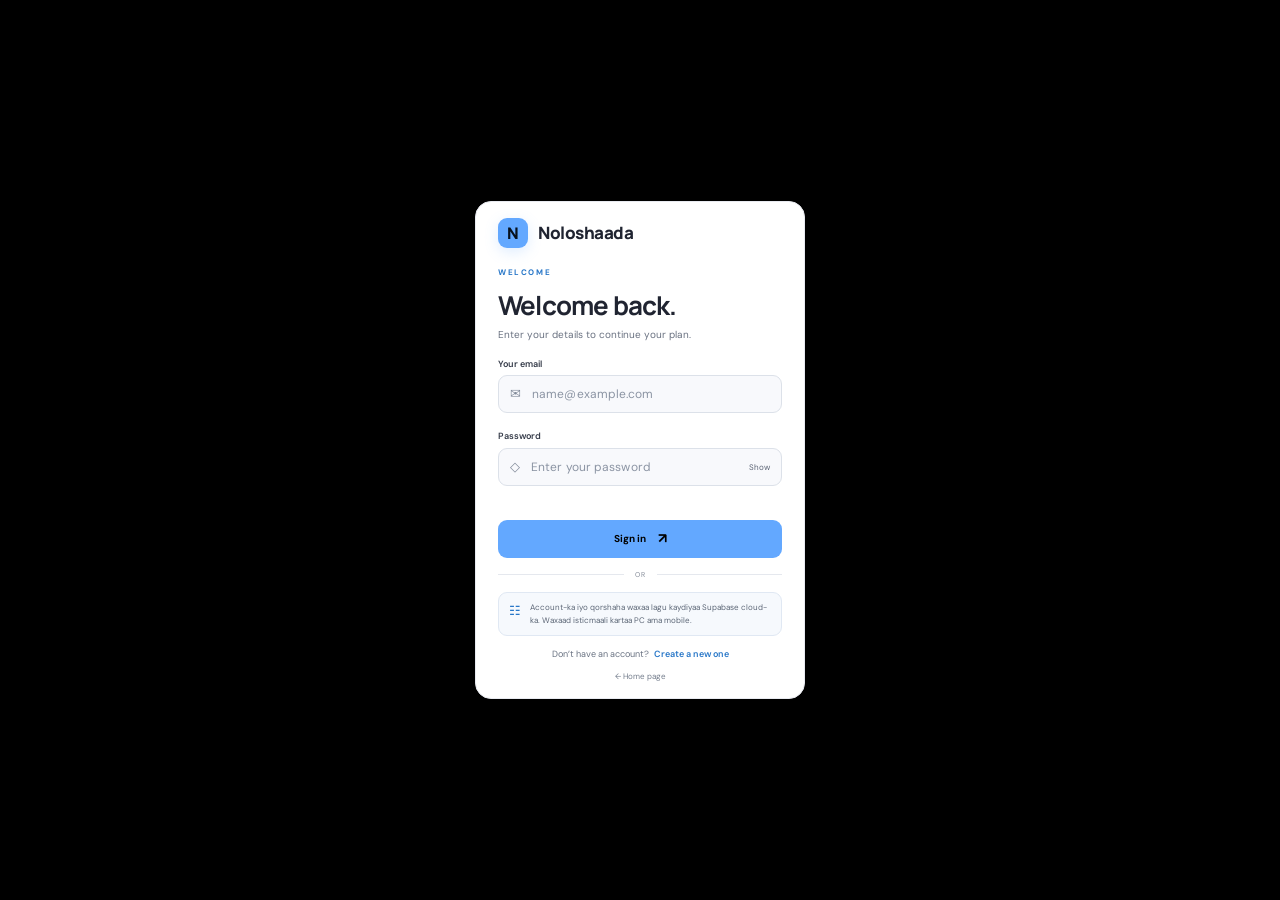
==== dashboard.html @ f300c8ba "Add files via upload" ====
<!doctype html>
<html lang="en"><head><meta charset="utf-8"><meta name="viewport" content="width=device-width, initial-scale=1"><meta name="theme-color" content="#000000"><link rel="icon" type="image/svg+xml" href="favicon.svg?v=3"><title>Dashboard — Noloshaada</title><link rel="preconnect" href="https://fonts.googleapis.com"><link rel="preconnect" href="https://fonts.gstatic.com" crossorigin><link href="https://fonts.googleapis.com/css2?family=DM+Sans:wght@400;500;600;700&family=Manrope:wght@400;500;600;700;800&display=swap" rel="stylesheet"><link rel="stylesheet" href="style.css?v=dashboard-nav-audit-v1"></head>
<body class="app-page"><div class="app-shell"><aside class="sidebar" id="sidebar"><a class="brand" href="dashboard.html"><span class="brand-mark">N</span><span>Noloshaada</span></a><div class="workspace-label">SHAQSI · QORSHAHAAGA</div><nav class="side-nav" aria-label="Navigation"><button class="nav-item active" data-view="overview"><span>◫</span> Guudmar</button><div class="nav-caption">QORSHEE</div><button class="nav-item" data-view="daily"><span>☷</span> Qorshaha maanta</button><button class="nav-item" data-view="tasks"><span>✓</span> To-Do List</button><button class="nav-item" data-view="weekly"><span>▦</span> Toddobaadka</button><button class="nav-item" data-view="monthly"><span>▤</span> Bisha</button><button class="nav-item" data-view="time"><span>◷</span> Waqtiga & diiradda</button><div class="nav-caption">KOBAC</div><button class="nav-item" data-view="study"><span>⌑</span> Waxbarasho</button><button class="nav-item" data-view="habits"><span>✳</span> Caadooyinka</button><button class="nav-item" data-view="goals"><span>◎</span> Yoolal & qoraal</button><button class="nav-item" data-view="consistency"><span>&#8635;</span> Joogtayn</button><div class="nav-caption">FALANQAYN</div><button class="nav-item" data-view="analytics"><span>▥</span> Horumarka</button><button class="nav-item" data-view="settings"><span>⚙</span> Dejinta</button><div class="sidebar-tip"><span>✦</span><p><b>Fikir yar</b><br>Joogteyntu waxay ka muhiimsan tahay degdegga.</p></div></nav><div class="sidebar-bottom"><button class="profile-mini" id="profile-button"><span class="profile-avatar" id="sidebar-avatar">A</span><span><b id="sidebar-name">Saaxiib</b><small>Qorshahaaga</small></span><i>···</i></button></div></aside>
<div class="main-column"><header class="topbar"><button class="mobile-menu" id="menu-toggle" aria-label="Fur menu">☰</button><div class="breadcrumb"><span>Noloshaada</span><i>/</i><b id="crumb-label">Guudmar</b></div><div class="top-actions"><div class="live-date"><span class="live-indicator"></span><span id="top-date">—</span></div><button class="icon-button" id="theme-toggle" title="Beddel muuqaalka">☼</button><button class="top-avatar" id="top-avatar">A</button></div></header><main class="content" id="app-content"></main><footer class="app-footer"><span>NOLOSHAADA <i>·</i> QORSHEE SI DEGGAN</span><span id="storage-status">Xogta account-kaaga waa la kaydiyaa</span></footer></div></div>
<div class="modal-backdrop" id="modal-backdrop" hidden><section class="modal" role="dialog" aria-modal="true" aria-labelledby="modal-title"><div class="modal-head"><div><span class="section-kicker">QORSHAHAAGA</span><h2 id="modal-title">Hawl cusub</h2></div><button class="icon-button" id="modal-close" aria-label="Xir">×</button></div><form id="task-form"><input type="hidden" id="task-id"><label for="task-title">Magaca hawsha</label><input class="field" id="task-title" required maxlength="90" placeholder="Maxaad qabanaysaa?"><div class="form-grid"><div><label for="task-date">Taariikhda</label><input class="field" id="task-date" type="date" required></div><div><label for="task-priority">Mudnaanta</label><select class="field" id="task-priority"><option value="medium">Dhexdhexaad</option><option value="high">Sare</option><option value="low">Hoose</option></select></div><div><label for="task-start">Bilowga</label><input class="field" id="task-start" type="time"></div><div><label for="task-end">Dhammaadka</label><input class="field" id="task-end" type="time"></div><div><label for="task-category">Qaybta</label><input class="field" id="task-category" maxlength="30" placeholder="Qaybta (ikhtiyaari)"></div><div><label for="task-notes">Qoraal (ikhtiyaari)</label><input class="field" id="task-notes" maxlength="180" placeholder="Faahfaahin kooban"></div></div><div class="modal-actions"><button type="button" class="button button-quiet" id="modal-cancel">Ka noqo</button><button type="submit" class="button button-primary">Kaydi hawsha <span>↗</span></button></div></form></section></div><div class="toast-region" id="toast-region" aria-live="polite"></div><input type="file" id="import-file" accept="application/json,.json" hidden><script src="supabase-config.js"></script><script src="supabase-cloud.js"></script><script src="storage.js?v=dashboard-no-mail-v1"></script><script src="i18n.js?v=dashboard-english-ui-v1"></script><script src="script.js?v=dashboard-theme-controls-v2"></script></body></html>
---- style.css ----
:root{color-scheme:dark;--bg:#000;--sidebar:#000;--panel:#000;--panel-2:#000;--line:#202020;--line-soft:#151515;--text:#f2f4f8;--muted:#a0a0a0;--dim:#777;--accent:#63a8ff;--accent-2:#90c5ff;--accent-ink:#000;--blue:#89b6ff;--orange:#90c5ff;--rose:#b8d7ff;--radius:18px;--shadow:0 22px 70px #0004;--font:'DM Sans',sans-serif;--display:'Manrope',sans-serif}
*{box-sizing:border-box}html{min-width:320px;scroll-behavior:smooth}body{margin:0;background:var(--bg);color:var(--text);font-family:var(--font);font-size:14px;line-height:1.5}button,input,select,textarea{font:inherit}button,a{-webkit-tap-highlight-color:transparent}a{color:inherit;text-decoration:none}button{color:inherit}button:focus-visible,a:focus-visible,input:focus-visible,select:focus-visible,textarea:focus-visible{outline:2px solid var(--accent);outline-offset:2px}.button{border:1px solid var(--line);border-radius:10px;background:transparent;color:var(--text);padding:10px 15px;display:inline-flex;align-items:center;justify-content:center;gap:13px;font-weight:650;cursor:pointer;transition:.18s ease}.button:hover{transform:translateY(-1px);border-color:#54565e}.button span{font-size:16px}.button-primary{background:var(--accent);color:var(--accent-ink);border-color:var(--accent)}.button-primary:hover{background:#90c5ff;border-color:#90c5ff}.button-quiet{background:var(--panel);border-color:var(--line)}.button-small{padding:8px 11px;font-size:12px;border-radius:9px}.button-large{padding:14px 19px;border-radius:12px;font-size:13px}.button-danger{color:var(--rose);background:#ff8b9612;border-color:#ff8b9630}
.brand{display:flex;align-items:center;gap:10px;font-family:var(--display);font-weight:800;font-size:17px;letter-spacing:-.5px}.brand-mark{display:grid;place-items:center;width:30px;height:30px;border-radius:9px;background:var(--accent);color:#000;font-size:16px;font-family:var(--display);font-weight:800;box-shadow:0 4px 16px #63a8ff27}
/* Landing */
.landing-page{min-height:100vh;background:radial-gradient(ellipse at 82% 50%,#63a8ff0d,transparent 37%),#101116;overflow-x:hidden}.landing-nav{height:78px;max-width:1320px;margin:auto;padding:0 48px;display:flex;align-items:center;justify-content:space-between;border-bottom:1px solid #ffffff0d}.landing-actions{display:flex;align-items:center;gap:25px;font-size:12px;font-weight:600}.text-link{color:#c7c7ce}.landing-hero{max-width:1320px;min-height:calc(100vh - 78px);margin:auto;padding:65px 48px 30px;position:relative;display:grid;grid-template-columns:.9fr 1.1fr;align-items:center;gap:20px}.hero-copy{max-width:500px;position:relative;z-index:1;padding-bottom:23px}.eyebrow,.auth-kicker,.section-kicker{font-size:9px;font-weight:700;letter-spacing:1.7px;color:var(--accent);display:flex;align-items:center;gap:9px}.pulse-dot,.live-indicator{width:7px;height:7px;border-radius:50%;background:var(--accent);display:inline-block;box-shadow:0 0 14px #63a8ff8a}.hero-copy h1{font:700 clamp(42px,5.4vw,72px)/1.08 var(--display);letter-spacing:-3.6px;margin:23px 0 19px}.hero-copy h1 span{color:var(--accent)}.hero-copy>p{color:#a5a5ae;font-size:15px;line-height:1.8;max-width:420px;margin:0}.hero-cta{display:flex;align-items:center;gap:10px;margin-top:28px;flex-wrap:wrap}.hero-trust{display:flex;align-items:center;gap:13px;color:#81838d;font-size:10px;margin-top:32px}.avatar-stack{display:flex;padding-left:3px}.avatar-stack span{width:23px;height:23px;border:2px solid var(--bg);border-radius:50%;display:grid;place-items:center;margin-left:-4px;background:#544963;color:white;font-size:8px}.avatar-stack span:nth-child(2){background:#715841}.avatar-stack span:nth-child(3){background:#42614c}.hero-art{min-height:480px;display:flex;align-items:center;justify-content:center;position:relative;perspective:1000px}.glow-orb{position:absolute;width:420px;height:420px;border-radius:50%;background:#63a8ff0b;filter:blur(70px)}.preview-window{position:relative;width:min(100%,570px);border:1px solid #ffffff1b;border-radius:18px;background:#17191feF;box-shadow:0 42px 100px #0008,0 0 0 8px #ffffff03;transform:rotateY(-6deg) rotateX(2deg);overflow:hidden;z-index:1}.preview-top{height:43px;border-bottom:1px solid #ffffff0c;display:flex;align-items:center;justify-content:space-between;padding:0 15px;color:#868894;font-size:8px}.preview-dots{display:flex;gap:4px}.preview-dots i{width:5px;height:5px;background:#5b5d65;border-radius:50%}.preview-dots i:first-child{background:#f18986}.preview-avatar,.top-avatar{width:24px;height:24px;border-radius:50%;display:grid;place-items:center;background:#524d6b;color:#e8ddff;font-size:9px;font-weight:700}.preview-body{padding:22px}.preview-heading{display:flex;align-items:flex-start;justify-content:space-between}.preview-heading small{font-size:7px;letter-spacing:1.1px;color:#a5a7b1}.preview-heading h3{font:700 17px var(--display);letter-spacing:-.55px;margin:5px 0 0}.preview-weather{color:var(--orange);font-size:12px}.preview-weather b{font-size:11px}.preview-stats{display:grid;grid-template-columns:1fr 1fr;gap:11px;margin:18px 0}.preview-stats>div{height:89px;background:#1d1f26;border:1px solid #2c2e36;border-radius:11px;padding:12px;position:relative;overflow:hidden}.preview-stats small,.preview-label{display:block;color:#9395a0;font-size:8px}.preview-stats b{display:block;font:700 21px var(--display);margin-top:4px}.preview-stats em{font:500 8px var(--font);color:#9496a0;margin-left:4px}.mini-bars{height:24px;position:absolute;right:11px;bottom:10px;display:flex;align-items:end;gap:3px}.mini-bars i{width:4px;border-radius:3px;background:#63a8ff6c}.mini-bars i:nth-child(1){height:8px}.mini-bars i:nth-child(2){height:13px}.mini-bars i:nth-child(3){height:10px}.mini-bars i:nth-child(4){height:18px}.mini-bars i:nth-child(5){height:13px}.mini-bars i:nth-child(6){height:21px;background:var(--accent)}.mini-bars i:nth-child(7){height:16px}.ring{position:absolute;width:45px;height:45px;border-radius:50%;border:4px solid #3c4931;border-top-color:var(--accent);border-right-color:var(--accent);right:15px;top:20px;display:grid;place-items:center;color:var(--accent);font-size:12px;transform:rotate(40deg)}.ring span{transform:rotate(-40deg)}.preview-lower{display:grid;grid-template-columns:1.25fr .75fr;gap:11px}.preview-tasks,.preview-focus{border:1px solid #2b2d35;background:#1b1d24;border-radius:11px;padding:12px}.preview-label{font-weight:600;font-size:8px;margin-bottom:8px}.preview-label>span{color:var(--accent);float:right;font-size:6px}.fake-task{display:flex;align-items:center;gap:8px;padding:7px 0;border-top:1px solid #ffffff08}.fake-task>i{width:12px;height:12px;border:1px solid #656772;border-radius:4px;flex:none}.fake-task.done>i{background:var(--accent);border-color:var(--accent);color:#18240d;font-style:normal;font-size:9px;display:grid;place-items:center}.fake-task span{display:flex;flex-direction:column}.fake-task b{font-size:8px;font-weight:600}.fake-task small{font-size:7px;color:#7f818d;margin-top:2px}.focus-circle{width:93px;height:93px;border:4px solid #333b2c;border-top-color:var(--accent);border-radius:50%;display:grid;place-items:center;margin:7px auto 4px;transform:rotate(35deg)}.focus-circle>div{display:flex;flex-direction:column;align-items:center;transform:rotate(-35deg)}.focus-circle b{font:700 14px var(--display)}.focus-circle small{font-size:6px;color:#9395a0;margin-top:2px;letter-spacing:.5px}.preview-focus>span{display:block;text-align:center;font-size:8px;color:var(--orange)}.preview-focus>span i{font-style:normal;color:#8e909a;font-size:7px}.preview-footer{display:flex;justify-content:space-between;border-top:1px solid #ffffff0c;margin-top:13px;padding-top:11px;color:#858792;font-size:7px}.preview-footer span:first-child{color:var(--accent)}.floating-note{position:absolute;z-index:2;border:1px solid #ffffff18;background:#202229ed;border-radius:11px;padding:11px 13px;box-shadow:var(--shadow);display:flex;align-items:center;gap:9px;backdrop-filter:blur(12px)}.floating-note>span{width:27px;height:27px;border-radius:8px;display:grid;place-items:center;color:var(--accent);background:#63a8ff19}.floating-note div{display:flex;flex-direction:column}.floating-note b{font-size:9px}.floating-note small{font-size:7px;color:#92949e;margin-top:2px}.note-one{top:67px;right:-5px}.note-two{bottom:62px;left:-12px}.note-two>span{background:#a1baff19;color:#a1baff}.hero-bottom{position:absolute;bottom:22px;left:48px;right:48px;display:flex;align-items:center;gap:15px;color:#62646e;font-size:7px;letter-spacing:1.4px}.hero-bottom div{height:1px;background:#ffffff10;flex:1}
/* App frame */
.app-page{background:var(--bg);min-height:100vh}.app-shell{display:grid;grid-template-columns:236px minmax(0,1fr);min-height:100vh}.sidebar{position:fixed;left:0;top:0;bottom:0;width:236px;background:var(--sidebar);border-right:1px solid var(--line-soft);padding:25px 15px 14px;display:flex;flex-direction:column;z-index:20}.sidebar .brand{padding:0 9px 27px}.workspace-label,.nav-caption{font-size:8px;letter-spacing:1.15px;font-weight:700;color:#656772;padding:0 11px 8px}.side-nav{display:flex;flex-direction:column;gap:3px}.nav-caption{padding-top:21px}.nav-item{width:100%;height:38px;border:0;border-radius:9px;text-align:left;padding:0 11px;color:#9a9ca6;background:transparent;display:flex;align-items:center;gap:11px;cursor:pointer;font-size:11px;font-weight:550;transition:.16s}.nav-item>span{width:16px;font-size:16px;text-align:center;color:#858792}.nav-item:hover{background:#ffffff08;color:#e7e8eb}.nav-item.active{background:#63a8ff16;color:var(--accent);font-weight:650}.nav-item.active>span{color:var(--accent)}.sidebar-bottom{margin-top:auto}.sidebar-tip{background:#63a8ff0b;border:1px solid #63a8ff1c;border-radius:11px;padding:11px;display:flex;gap:9px;align-items:flex-start;margin-bottom:14px}.sidebar-tip>span{color:var(--accent);font-size:14px}.sidebar-tip p{font-size:9px;color:#a1a2aa;margin:0;line-height:1.65}.sidebar-tip b{color:#dedfe3;font-size:10px}.profile-mini{display:flex;align-items:center;gap:9px;width:100%;border:0;border-top:1px solid var(--line);padding:14px 4px 3px;background:transparent;text-align:left;cursor:pointer}.profile-avatar{display:grid;place-items:center;width:29px;height:29px;background:#524d6b;color:#e7deff;border-radius:50%;font-weight:700;font-size:10px}.profile-mini>span:nth-child(2){display:flex;flex-direction:column;flex:1}.profile-mini b{font-size:10px}.profile-mini small{font-size:8px;color:var(--muted);margin-top:1px}.profile-mini>i{font-style:normal;font-size:18px;color:#868892;letter-spacing:1px}.main-column{grid-column:2;min-width:0;display:flex;flex-direction:column;min-height:100vh}.topbar{height:59px;position:sticky;top:0;z-index:10;background:#101116ed;backdrop-filter:blur(12px);border-bottom:1px solid var(--line-soft);display:flex;align-items:center;justify-content:space-between;padding:0 34px}.breadcrumb{display:flex;align-items:center;gap:10px;color:#777984;font-size:10px}.breadcrumb i{font-style:normal;color:#44464e}.breadcrumb b{color:#d4d5d9;font-weight:550}.top-actions{display:flex;align-items:center;gap:15px}.live-date{display:flex;align-items:center;gap:7px;font-size:9px;color:#a1a3ac}.live-indicator{width:5px;height:5px}.icon-button{width:31px;height:31px;border:1px solid var(--line);border-radius:9px;background:var(--panel);color:#afb1b9;display:grid;place-items:center;cursor:pointer;font-size:14px}.icon-button:hover{color:var(--accent);border-color:#63a8ff55}.top-avatar{width:28px;height:28px;border:0;cursor:pointer}.mobile-menu{display:none}.content{width:min(100%,1210px);margin:0 auto;padding:29px 34px 45px;flex:1}.app-footer{display:flex;justify-content:space-between;padding:14px 34px 17px;border-top:1px solid var(--line-soft);font-size:8px;letter-spacing:.8px;color:#5e6069}.app-footer i{color:var(--accent);font-style:normal}.app-footer span:last-child{letter-spacing:0;color:#747680}
/* Common page sections */
.page-head{display:flex;align-items:flex-end;justify-content:space-between;gap:20px;margin:1px 0 22px}.page-head h1{font:700 25px/1.25 var(--display);letter-spacing:-.9px;margin:7px 0 4px}.page-head p{color:var(--muted);font-size:11px;margin:0}.section-kicker{font-size:8px;letter-spacing:1.5px}.date-pill{padding:8px 11px;border:1px solid var(--line);border-radius:9px;background:var(--panel);color:#c2c3c9;font-size:9px}.grid{display:grid;gap:14px}.stats-grid{grid-template-columns:repeat(4,minmax(0,1fr));margin-bottom:16px}.card{background:var(--panel);border:1px solid var(--line-soft);border-radius:var(--radius);padding:17px;min-width:0;box-shadow:0 4px 15px #0000000b}.stat-card{position:relative;overflow:hidden;padding:16px 17px}.stat-head{display:flex;align-items:center;justify-content:space-between;color:#9a9ca6;font-size:9px}.stat-icon{width:27px;height:27px;display:grid;place-items:center;background:#63a8ff15;color:var(--accent);border-radius:8px;font-size:14px}.stat-icon.blue{background:#8baaff15;color:var(--blue)}.stat-icon.orange{background:#ffc07815;color:var(--orange)}.stat-icon.rose{background:#ff8b9615;color:var(--rose)}.stat-number{font:700 26px var(--display);letter-spacing:-1px;margin-top:8px}.stat-note{font-size:8px;color:#7f818c;margin-top:2px}.stat-note strong{color:var(--accent);font-weight:600}.stat-spark{position:absolute;right:14px;bottom:14px;display:flex;gap:3px;align-items:end;height:27px}.stat-spark i{display:block;width:3px;border-radius:3px;background:#63a8ff55}.stat-spark i:nth-child(1){height:9px}.stat-spark i:nth-child(2){height:13px}.stat-spark i:nth-child(3){height:8px}.stat-spark i:nth-child(4){height:17px}.stat-spark i:nth-child(5){height:12px}.stat-spark i:nth-child(6){height:23px;background:var(--accent)}.overview-grid{grid-template-columns:minmax(0,1.5fr) minmax(250px,.85fr);align-items:stretch}.card-title{display:flex;align-items:center;justify-content:space-between;gap:12px;margin-bottom:14px}.card-title h2{font:650 12px var(--display);margin:0;letter-spacing:-.2px}.card-title p{font-size:8px;color:var(--muted);margin:3px 0 0}.subtle-link{border:0;background:transparent;color:var(--accent);font-size:9px;cursor:pointer;padding:4px}.task-list{display:flex;flex-direction:column}.task-row{display:flex;align-items:center;gap:11px;min-width:0;border-top:1px solid var(--line-soft);padding:11px 0}.task-row:first-child{border-top:0}.task-check{width:17px;height:17px;border:1px solid #52545e;border-radius:5px;background:transparent;display:grid;place-items:center;cursor:pointer;flex:none;color:#15220a;font-size:11px}.task-check.checked{background:var(--accent);border-color:var(--accent)}.task-copy{min-width:0;flex:1}.task-copy b{display:block;font-size:10px;font-weight:600;overflow:hidden;text-overflow:ellipsis;white-space:nowrap}.task-copy small{display:block;color:#7d7f8a;font-size:8px;margin-top:3px;overflow:hidden;text-overflow:ellipsis;white-space:nowrap}.task-row.is-done .task-copy b{text-decoration:line-through;color:#777983}.task-time{font-size:8px;color:#9698a1;white-space:nowrap}.priority{border-radius:20px;padding:4px 7px;font-size:7px;white-space:nowrap}.priority.high{color:var(--rose);background:#ff8b9615}.priority.medium{color:var(--orange);background:#ffc07815}.priority.low{color:var(--blue);background:#8baaff15}.empty-state{text-align:center;color:#858792;padding:25px 10px;font-size:10px}.empty-state span{display:block;color:var(--accent);font-size:22px;margin-bottom:7px}.empty-state b{display:block;color:#d4d5d9;font-size:11px;margin-bottom:4px}.progress-card{position:relative;overflow:hidden}.progress-card:after{content:"";position:absolute;width:160px;height:160px;border-radius:50%;right:-85px;top:-89px;background:#63a8ff0a;filter:blur(2px)}.progress-main{display:flex;align-items:center;gap:16px}.progress-ring{width:98px;height:98px;border-radius:50%;display:grid;place-items:center;position:relative;background:conic-gradient(var(--accent) var(--progress,0%),#34363d 0)}.progress-ring:before{content:"";position:absolute;inset:7px;background:var(--panel);border-radius:50%}.progress-ring div{position:relative;text-align:center}.progress-ring b{font:700 20px var(--display);display:block;letter-spacing:-1px}.progress-ring small{font-size:7px;color:#90929c}.progress-meta b{font:650 12px var(--display)}.progress-meta p{color:#878994;font-size:9px;line-height:1.6;margin:4px 0 8px}.progress-meta .accent-text{color:var(--accent)}.habit-mini{display:grid;grid-template-columns:repeat(7,1fr);gap:6px;margin:16px 0 5px}.habit-mini span{height:22px;border-radius:5px;background:#272930;display:grid;place-items:center;color:#6d7079;font-size:8px}.habit-mini span.done{background:#63a8ff20;color:var(--accent)}.habit-days{display:grid;grid-template-columns:repeat(7,1fr);gap:6px;text-align:center;color:#777983;font-size:7px}.bottom-grid{grid-template-columns:minmax(0,1.25fr) minmax(250px,.75fr);margin-top:14px}.week-strip{display:grid;grid-template-columns:repeat(7,1fr);gap:6px}.week-day{background:#1c1e25;border:1px solid #2a2c33;border-radius:10px;min-height:85px;padding:8px 5px;text-align:center;cursor:pointer;transition:.16s}.week-day:hover,.week-day.today{border-color:#63a8ff65;background:#63a8ff0c}.week-day small{display:block;color:#878994;font-size:7px}.week-day b{display:block;font:650 13px var(--display);margin:5px 0}.week-day i{width:4px;height:4px;border-radius:50%;display:inline-block;background:var(--accent);margin:0 1px}.focus-widget{display:flex;align-items:center;gap:15px}.focus-time{font:700 29px var(--display);letter-spacing:-1.5px}.focus-copy p{font-size:9px;color:#8c8e98;margin:0 0 7px}.focus-controls{display:flex;align-items:center;gap:7px}.round-control{width:29px;height:29px;border:1px solid var(--line);border-radius:50%;background:#202229;display:grid;place-items:center;cursor:pointer;color:var(--accent)}.focus-mode{font-size:8px;color:#a1a3ac}.pill-label{padding:4px 7px;border-radius:12px;background:#63a8ff14;color:var(--accent);font-size:7px}
/* Tasks / planners */
.toolbar{display:flex;gap:8px;align-items:center;flex-wrap:wrap;margin-bottom:13px}.search-box{height:35px;min-width:200px;display:flex;align-items:center;gap:7px;padding:0 10px;border:1px solid var(--line);border-radius:9px;background:var(--panel);color:#858792;flex:1}.search-box input{color:var(--text);background:transparent;border:0;outline:0;min-width:0;width:100%;font-size:9px}.field-select,.field{border:1px solid var(--line);border-radius:9px;background:#1a1c22;color:#e6e6e9;padding:9px 10px;font-size:10px;min-height:35px}.field-select{height:35px}.task-table{overflow:hidden}.task-table-head,.task-table-row{display:grid;grid-template-columns:minmax(180px,1.8fr) .85fr .8fr .8fr 74px;align-items:center;gap:12px}.task-table-head{padding:0 8px 9px;color:#747680;font-size:8px;text-transform:uppercase;letter-spacing:.7px}.task-table-row{padding:12px 8px;border-top:1px solid var(--line-soft);min-height:56px}.task-table-row .task-copy b{font-size:10px}.task-actions{display:flex;gap:5px;justify-content:flex-end}.mini-action{width:25px;height:25px;border:1px solid transparent;background:transparent;color:#858792;border-radius:7px;cursor:pointer}.mini-action:hover{background:#ffffff0b;color:var(--text);border-color:var(--line)}.day-tabs{display:flex;gap:6px;flex-wrap:wrap;margin-bottom:14px}.day-tab{border:1px solid var(--line);border-radius:8px;background:var(--panel);color:#9698a2;padding:7px 11px;font-size:9px;cursor:pointer}.day-tab.active{color:var(--accent);border-color:#63a8ff4d;background:#63a8ff12}.week-board{display:grid;grid-template-columns:repeat(7,minmax(120px,1fr));gap:8px;overflow-x:auto;padding-bottom:5px}.week-column{min-height:210px;border:1px solid var(--line-soft);border-radius:12px;background:#15171c;padding:10px}.week-column.today{border-color:#63a8ff50}.week-column-head{display:flex;justify-content:space-between;align-items:center;margin-bottom:10px}.week-column-head b{font-size:9px}.week-column-head small{display:block;color:#7e808a;font-size:7px}.week-column-head em{font-style:normal;font-size:8px;color:#858792}.week-task{border-left:2px solid var(--accent);background:#63a8ff0d;border-radius:0 7px 7px 0;padding:7px;margin:6px 0;font-size:8px;cursor:pointer}.week-task.high{border-color:var(--rose);background:#ff8b960d}.week-task small{display:block;color:#93959f;font-size:7px;margin-top:3px}.calendar-head{display:flex;align-items:center;justify-content:space-between;margin-bottom:13px}.calendar-head h2{font:650 15px var(--display);margin:0}.calendar-nav{display:flex;gap:6px}.calendar-grid{display:grid;grid-template-columns:repeat(7,1fr);gap:5px}.calendar-cell{min-height:79px;background:#17191f;border:1px solid var(--line-soft);border-radius:9px;padding:7px;cursor:pointer}.calendar-cell.other{opacity:.38}.calendar-cell.today{border-color:#63a8ff65}.calendar-cell.selected{box-shadow:inset 0 0 0 1px var(--accent)}.calendar-cell>span{font-size:8px;color:#aaaab2}.calendar-cell.today>span{color:var(--accent);font-weight:700}.calendar-dow{text-align:center;color:#777983;font-size:8px;padding:6px}.calendar-mark{display:block;overflow:hidden;text-overflow:ellipsis;white-space:nowrap;margin-top:5px;padding:3px 4px;border-radius:4px;background:#63a8ff16;color:var(--accent);font-size:7px}.calendar-mark.high{background:#ff8b9616;color:var(--rose)}.calendar-side{display:grid;grid-template-columns:minmax(0,1fr) 260px;gap:14px}.month-goals{display:flex;flex-direction:column;gap:9px}.month-goal{border-bottom:1px solid var(--line-soft);padding-bottom:9px;display:flex;justify-content:space-between;font-size:9px}.month-goal small{color:#858792}
/* Focus / study / habits / goals / analytics / settings */
.time-layout{display:grid;grid-template-columns:minmax(0,1.1fr) minmax(280px,.9fr);gap:14px}.timer-card{text-align:center;padding:28px}.timer-tabs{display:inline-flex;padding:4px;border:1px solid var(--line);border-radius:10px;background:#121318}.timer-tab{border:0;background:transparent;padding:8px 11px;border-radius:7px;color:#8c8e98;font-size:9px;cursor:pointer}.timer-tab.active{background:#63a8ff19;color:var(--accent)}.timer-clock{font:700 clamp(52px,9vw,84px)/1 var(--display);letter-spacing:-5px;margin:24px 0 6px;font-variant-numeric:tabular-nums}.timer-caption{font-size:9px;color:#8c8e98}.timer-progress{height:4px;background:#292b32;border-radius:3px;margin:22px auto 18px;max-width:340px;overflow:hidden}.timer-progress span{display:block;height:100%;width:0;background:var(--accent);transition:width .4s}.timer-buttons{display:flex;justify-content:center;gap:8px}.timer-settings{display:flex;justify-content:center;gap:14px;margin-top:17px;color:#83858f;font-size:8px}.timer-settings label{display:flex;align-items:center;gap:5px}.timer-settings input{width:42px;padding:4px 5px;border-radius:5px;background:#202229;color:var(--text);border:1px solid var(--line);font-size:8px}.session-list{display:flex;flex-direction:column;gap:9px}.session-item{display:flex;align-items:center;justify-content:space-between;padding:10px;border:1px solid var(--line-soft);border-radius:9px;background:#1a1c22}.session-item b{font-size:9px}.session-item small{font-size:8px;color:#858792}.subject-grid,.habit-grid,.goal-grid,.analytics-grid,.settings-grid{display:grid;grid-template-columns:repeat(2,minmax(0,1fr));gap:12px}.subject-card,.habit-card,.goal-card{background:var(--panel);border:1px solid var(--line-soft);border-radius:14px;padding:15px}.subject-top,.habit-top,.goal-top{display:flex;align-items:flex-start;justify-content:space-between;gap:8px}.subject-icon,.habit-icon{width:34px;height:34px;border-radius:10px;background:#8baaff14;color:var(--blue);display:grid;place-items:center;font-size:15px}.subject-card h3,.habit-card h3,.goal-card h3{font:650 12px var(--display);margin:10px 0 3px}.subject-card p,.habit-card p,.goal-card p{font-size:8px;color:#8b8d97;margin:0}.progress-line{height:4px;background:#30323a;border-radius:5px;overflow:hidden;margin:13px 0 6px}.progress-line span{display:block;height:100%;border-radius:5px;background:var(--accent)}.subject-foot,.goal-foot{display:flex;align-items:center;justify-content:space-between;color:#858792;font-size:8px}.progress-line.blue span{background:var(--blue)}.progress-line.orange span{background:var(--orange)}.progress-line.rose span{background:var(--rose)}.habit-streak{color:var(--orange);font-size:9px}.habit-week{display:grid;grid-template-columns:repeat(7,1fr);gap:5px;margin-top:13px}.habit-day{height:23px;border:1px solid #2c2e35;border-radius:6px;display:grid;place-items:center;color:#6f727b;font-size:7px;cursor:pointer;background:#1c1e24}.habit-day.done{background:#63a8ff20;border-color:#63a8ff24;color:var(--accent)}.habit-day.today{border-color:#63a8ff64}.habit-foot{display:flex;justify-content:space-between;margin-top:7px;color:#797b85;font-size:7px}.goal-mark{display:grid;place-items:center;width:32px;height:32px;background:#63a8ff14;border-radius:9px;color:var(--accent);font-size:15px}.goal-progress{display:flex;align-items:center;gap:9px}.goal-progress .progress-line{flex:1;margin:9px 0}.goal-progress>b{font-size:8px;color:var(--accent)}.journal-box textarea{width:100%;min-height:105px;resize:vertical;background:#1a1c22;color:var(--text);border:1px solid var(--line);border-radius:9px;padding:11px;font-size:10px}.journal-entry{border-top:1px solid var(--line-soft);padding:10px 0}.journal-entry time{font-size:8px;color:var(--accent)}.journal-entry p{font-size:9px;line-height:1.6;color:#b0b1b8;margin:5px 0 0;white-space:pre-wrap}.chart-card{min-height:220px}.bar-chart{height:145px;display:flex;align-items:end;gap:10px;border-bottom:1px solid var(--line);padding:10px 5px 0}.bar-column{height:100%;flex:1;display:flex;flex-direction:column;align-items:center;justify-content:end;gap:6px}.bar-column i{display:block;width:min(24px,65%);min-height:3px;border-radius:5px 5px 1px 1px;background:linear-gradient(180deg,var(--accent),#2b75bf);transition:height .3s}.bar-column span{font-size:7px;color:#858792;white-space:nowrap}.chart-legend{display:flex;justify-content:space-between;margin-top:9px;font-size:8px;color:#858792}.chart-legend b{color:#dedfe2}.category-bars{display:flex;flex-direction:column;gap:12px}.category-row{display:grid;grid-template-columns:72px 1fr 25px;align-items:center;gap:9px;font-size:8px;color:#989aa3}.category-row .progress-line{margin:0;height:5px}.category-row b{text-align:right;color:#d0d1d5;font-size:8px}.settings-grid{grid-template-columns:minmax(0,1fr) minmax(0,1fr)}.setting-row{display:flex;align-items:center;justify-content:space-between;gap:15px;padding:12px 0;border-top:1px solid var(--line-soft)}.setting-row:first-of-type{border-top:0}.setting-row b{font-size:10px}.setting-row small{display:block;color:#858792;font-size:8px;margin-top:3px}.setting-row select,.setting-row input[type=text]{background:#202229;color:var(--text);border:1px solid var(--line);border-radius:7px;padding:7px 8px;font-size:9px}.switch{width:34px;height:19px;border:0;border-radius:20px;background:#41434b;padding:2px;cursor:pointer}.switch:after{content:"";display:block;width:15px;height:15px;border-radius:50%;background:#dadbe0;transition:.18s}.switch.on{background:var(--accent)}.switch.on:after{transform:translateX(15px);background:#1a240f}.settings-actions{display:flex;gap:7px;flex-wrap:wrap;margin-top:11px}
/* Modal and light theme */
.modal-backdrop{position:fixed;inset:0;background:#050609b8;z-index:50;display:grid;place-items:center;padding:16px;backdrop-filter:blur(5px)}.modal-backdrop[hidden]{display:none}.modal{width:min(100%,480px);max-height:min(90vh,730px);overflow:auto;background:#181a20;border:1px solid #34363f;border-radius:17px;padding:21px;box-shadow:var(--shadow);animation:modal-in .16s ease-out}@keyframes modal-in{from{opacity:0;transform:translateY(8px) scale(.99)}to{opacity:1;transform:none}}.modal-head{display:flex;align-items:flex-start;justify-content:space-between;margin-bottom:18px}.modal-head h2{font:650 17px var(--display);margin:5px 0 0}.modal form>label,.form-grid label{display:block;font-size:9px;color:#c3c4c9;margin:12px 0 6px}.modal .field{width:100%;height:38px;background:#202229}.form-grid{display:grid;grid-template-columns:1fr 1fr;gap:2px 11px}.modal-actions{display:flex;justify-content:flex-end;gap:7px;margin-top:20px}.toast-region{position:fixed;right:20px;bottom:20px;z-index:80;display:flex;flex-direction:column;gap:7px}.toast{max-width:320px;padding:11px 14px;border:1px solid #3d4d32;border-radius:10px;background:#20261b;color:#dff3c7;font-size:10px;box-shadow:var(--shadow);animation:modal-in .18s ease-out}.toast.error{background:#2a1d20;color:#ffc3c7;border-color:#5a3438}
body.light-theme{color-scheme:light;--bg:#f4f5f1;--sidebar:#fff;--panel:#fff;--panel-2:#f7f8f4;--line:#e2e4de;--line-soft:#e8e9e4;--text:#252721;--muted:#777a72;--dim:#96988f;--accent:#438cff;--accent-2:#63a8ff;--accent-ink:#fff;--shadow:0 18px 60px #25272115}body.light-theme .topbar{background:#f4f5f1ed}body.light-theme .nav-item.active{background:#438cff13}body.light-theme .field,body.light-theme .field-select,body.light-theme .search-box,body.light-theme .setting-row select,body.light-theme .setting-row input[type=text],body.light-theme .timer-settings input,body.light-theme .journal-box textarea{background:#f7f8f4;color:var(--text)}body.light-theme .week-column,body.light-theme .week-day,body.light-theme .session-item,body.light-theme .subject-card,body.light-theme .habit-card,body.light-theme .goal-card{background:#fff}body.light-theme .week-task{background:#438cff12}body.light-theme .modal{background:#fff;border-color:var(--line)}body.light-theme .modal .field{background:#f7f8f4}body.light-theme .preview-window{color-scheme:dark}
.preview-link{display:inline-flex;align-items:center;gap:8px;margin-top:17px;color:#a5a7af;font-size:10px}.preview-link:hover{color:var(--accent)}.preview-link span{font-size:15px}
@media(max-width:1100px){.app-shell{grid-template-columns:205px minmax(0,1fr)}.sidebar{width:205px}.content{padding-left:24px;padding-right:24px}.topbar{padding:0 24px}.stats-grid{grid-template-columns:repeat(2,minmax(0,1fr))}.overview-grid,.bottom-grid{grid-template-columns:minmax(0,1.15fr) minmax(225px,.85fr)}.hero-art{transform:scale(.93);transform-origin:center}.landing-hero{padding-left:35px;padding-right:35px}}
@media(max-width:820px){.landing-nav{padding:0 23px}.landing-hero{grid-template-columns:1fr;padding:54px 24px 70px;gap:9px}.hero-copy{max-width:600px}.hero-copy h1{font-size:clamp(44px,8vw,67px)}.hero-art{min-height:430px;transform:scale(.92);margin-top:-10px}.hero-bottom{left:24px;right:24px}.note-one{right:0}.note-two{left:0}.app-shell{display:block}.sidebar{transform:translateX(-105%);transition:transform .24s ease;width:260px;box-shadow:var(--shadow)}.sidebar.open{transform:translateX(0)}.main-column{min-height:100vh}.mobile-menu{display:grid;place-items:center;border:0;background:transparent;color:#a4a6ae;font-size:17px;cursor:pointer;padding:5px}.topbar{height:56px;padding:0 18px;gap:12px}.breadcrumb{margin-right:auto}.content{padding:24px 18px 35px}.app-footer{padding:13px 18px}.overview-grid,.bottom-grid{grid-template-columns:1fr}.progress-card{min-height:180px}.week-board{grid-template-columns:repeat(7,minmax(106px,1fr))}.calendar-side{grid-template-columns:1fr}.calendar-cell{min-height:72px}}
@media(max-width:560px){.landing-nav{height:65px;padding:0 16px}.landing-nav .brand{font-size:15px}.landing-actions{gap:13px;font-size:10px}.landing-actions .button{padding:8px 10px;gap:6px}.landing-hero{padding:45px 17px 60px}.hero-copy h1{letter-spacing:-2.6px}.hero-copy>p{font-size:13px}.hero-cta{align-items:stretch;flex-direction:column}.hero-cta .button{width:100%}.hero-art{min-height:330px;transform:scale(.76);width:132%;margin-left:-16%;margin-top:-20px;margin-bottom:-28px}.note-one{right:1px}.note-two{left:0}.hero-bottom{left:17px;right:17px;bottom:17px}.hero-bottom span{font-size:6px}.stats-grid{gap:9px}.stat-card{padding:12px}.stat-number{font-size:23px}.content{padding:20px 13px 30px}.topbar{padding:0 12px}.live-date{font-size:8px}.top-actions{gap:8px}.breadcrumb{font-size:9px;gap:6px}.app-footer{padding:12px 13px;font-size:7px}.app-footer span:last-child{max-width:135px;text-align:right}.page-head{align-items:flex-start;flex-direction:column;gap:10px;margin-bottom:17px}.page-head h1{font-size:22px}.page-head>.button,.page-head .date-pill{align-self:flex-start}.task-table-head{display:none}.task-table-row{grid-template-columns:minmax(0,1fr) auto;gap:4px;padding:12px 4px}.task-table-row>.task-time,.task-table-row>.priority{grid-row:2}.task-table-row>.task-time{grid-column:1;margin-left:28px}.task-table-row>.priority{grid-column:2;justify-self:end}.task-table-row>.task-actions{grid-column:2;grid-row:1}.task-table-row>.task-row{grid-column:1}.search-box{min-width:100%}.toolbar .field-select{flex:1}.subject-grid,.habit-grid,.goal-grid,.analytics-grid,.settings-grid,.time-layout{grid-template-columns:1fr}.calendar-cell{min-height:56px;padding:5px}.calendar-mark{font-size:6px;padding:2px}.calendar-grid{gap:3px}.week-column{min-width:106px}.form-grid{grid-template-columns:1fr 1fr}.modal{padding:17px}.timer-card{padding:21px 13px}.timer-clock{font-size:64px}.timer-settings{gap:7px}.timer-settings label{gap:3px}.toast-region{left:12px;right:12px;bottom:12px}.toast{max-width:none}}
@media(prefers-reduced-motion:reduce){*,*::before,*::after{scroll-behavior:auto!important;animation-duration:.01ms!important;animation-iteration-count:1!important;transition-duration:.01ms!important}}


/* Dashboard views enter softly, with summary cards and chart bars staggered. */
.journal-entry-head{display:flex;align-items:center;justify-content:space-between;gap:8px}.journal-delete{flex:none;color:var(--muted)}.journal-delete:hover{color:var(--rose)}
@keyframes dashboard-enter{from{opacity:0;transform:translateY(12px)}to{opacity:1;transform:translateY(0)}}
@keyframes dashboard-card-enter{from{opacity:0;transform:translateY(9px) scale(.985)}to{opacity:1;transform:translateY(0) scale(1)}}
@keyframes dashboard-bar-enter{from{opacity:.35;transform:scaleY(.45)}to{opacity:1;transform:scaleY(1)}}
.app-page #app-content>*{animation:dashboard-enter .42s cubic-bezier(.2,.7,.2,1) both}
.app-page #app-content>.stats-grid{animation-delay:.04s}
.app-page #app-content>.overview-grid,.app-page #app-content>.bottom-grid,.app-page #app-content>.calendar-side,.app-page #app-content>.week-board,.app-page #app-content>.time-layout,.app-page #app-content>.subject-grid,.app-page #app-content>.habit-grid,.app-page #app-content>.goal-grid,.app-page #app-content>.analytics-grid,.app-page #app-content>.settings-grid{animation-delay:.1s}
.app-page #app-content .stats-grid>.stat-card{animation:dashboard-card-enter .46s cubic-bezier(.2,.7,.2,1) both}
.app-page #app-content .stats-grid>.stat-card:nth-child(1){animation-delay:.05s}
.app-page #app-content .stats-grid>.stat-card:nth-child(2){animation-delay:.1s}
.app-page #app-content .stats-grid>.stat-card:nth-child(3){animation-delay:.15s}
.app-page #app-content .stats-grid>.stat-card:nth-child(4){animation-delay:.2s}
.app-page #app-content .stat-spark i{transform-origin:bottom;animation:dashboard-bar-enter .5s ease-out both}
.app-page #app-content .stat-spark i:nth-child(2){animation-delay:.04s}
.app-page #app-content .stat-spark i:nth-child(3){animation-delay:.08s}
.app-page #app-content .stat-spark i:nth-child(4){animation-delay:.12s}
.app-page #app-content .stat-spark i:nth-child(5){animation-delay:.16s}
.app-page #app-content .stat-spark i:nth-child(6){animation-delay:.2s}

/* Ongoing, low-key movement while the dashboard is in use. */
@keyframes dashboard-icon-bob{0%,100%{transform:translateY(0)}50%{transform:translateY(-3px)}}
@keyframes dashboard-bar-flow{0%,100%{opacity:.58;transform:scaleY(.72)}50%{opacity:1;transform:scaleY(1.08)}}
@keyframes dashboard-live-pulse{0%,100%{box-shadow:0 0 0 0 #63a8ff00}50%{box-shadow:0 0 0 5px #63a8ff16}}
.app-page #app-content .card{transition:transform .22s ease,border-color .22s ease,box-shadow .22s ease}
.app-page #app-content .card:hover{transform:translateY(-3px);border-color:#63a8ff38;box-shadow:0 14px 32px #0003}
.app-page #app-content .stats-grid .stat-icon{animation:dashboard-icon-bob 3s ease-in-out infinite}
.app-page #app-content .stats-grid .stat-card:nth-child(2) .stat-icon{animation-delay:.35s}
.app-page #app-content .stats-grid .stat-card:nth-child(3) .stat-icon{animation-delay:.7s}
.app-page #app-content .stats-grid .stat-card:nth-child(4) .stat-icon{animation-delay:1.05s}
.app-page #app-content .stat-spark i{animation:dashboard-bar-flow 1.8s ease-in-out infinite}
.app-page #app-content .stat-spark i:nth-child(1){animation-delay:0s}
.app-page #app-content .stat-spark i:nth-child(2){animation-delay:.12s}
.app-page #app-content .stat-spark i:nth-child(3){animation-delay:.24s}
.app-page #app-content .stat-spark i:nth-child(4){animation-delay:.36s}
.app-page #app-content .stat-spark i:nth-child(5){animation-delay:.48s}
.app-page #app-content .stat-spark i:nth-child(6){animation-delay:.6s}
.app-page #app-content .live-indicator{animation:dashboard-live-pulse 2.2s ease-out infinite}
.app-page #app-content .task-row{transition:transform .18s ease}
.app-page #app-content .task-row:hover{transform:translateX(3px)}
.app-page #app-content .week-day:hover{transform:translateY(-2px)}

/* Dashboard dark mode: pure black backgrounds with restrained blue accents. */
body.app-page:not(.light-theme){
  color-scheme:dark;
  --bg:#000;
  --sidebar:#000;
  --panel:#000;
  --panel-2:#000;
  --line:#202020;
  --line-soft:#151515;
  --text:#f2f4f8;
  --muted:#a0a0a0;
  --dim:#777;
  --accent:#63a8ff;
  --accent-2:#90c5ff;
  --accent-ink:#000;
  --blue:#89b6ff;
  --shadow:0 22px 70px #000b;
  background:#000;
  background-image:none;
  animation:none;
}
body.app-page:not(.light-theme)::before,
.app-page:not(.light-theme) .main-column::before{content:none!important;display:none!important}
.app-page:not(.light-theme) .app-shell,
.app-page:not(.light-theme) .sidebar,
.app-page:not(.light-theme) .main-column,
.app-page:not(.light-theme) .content,
.app-page:not(.light-theme) .app-footer,
.app-page:not(.light-theme) .topbar,
.app-page:not(.light-theme) .card,
.app-page:not(.light-theme) .modal,
.app-page:not(.light-theme) .field,
.app-page:not(.light-theme) .field-select,
.app-page:not(.light-theme) .search-box,
.app-page:not(.light-theme) .setting-row select,
.app-page:not(.light-theme) .setting-row input[type=text],
.app-page:not(.light-theme) .timer-settings input,
.app-page:not(.light-theme) .journal-box textarea,
.app-page:not(.light-theme) .week-day,
.app-page:not(.light-theme) .week-column,
.app-page:not(.light-theme) .week-task,
.app-page:not(.light-theme) .calendar-cell,
.app-page:not(.light-theme) .calendar-mark,
.app-page:not(.light-theme) .timer-tabs,
.app-page:not(.light-theme) .timer-tab.active,
.app-page:not(.light-theme) .timer-progress,
.app-page:not(.light-theme) .session-item,
.app-page:not(.light-theme) .subject-card,
.app-page:not(.light-theme) .habit-card,
.app-page:not(.light-theme) .goal-card,
.app-page:not(.light-theme) .habit-mini span,
.app-page:not(.light-theme) .habit-day,
.app-page:not(.light-theme) .subject-icon,
.app-page:not(.light-theme) .habit-icon,
.app-page:not(.light-theme) .goal-mark,
.app-page:not(.light-theme) .stat-icon,
.app-page:not(.light-theme) .sidebar-tip,
.app-page:not(.light-theme) .profile-avatar,
.app-page:not(.light-theme) .top-avatar,
.app-page:not(.light-theme) .brand-mark,
.app-page:not(.light-theme) .nav-item.active,
.app-page:not(.light-theme) .button-quiet,
.app-page:not(.light-theme) .icon-button,
.app-page:not(.light-theme) .toast,
.app-page:not(.light-theme) .toast.error{
  background:#000!important;
  background-image:none!important;
}
.app-page:not(.light-theme) .progress-card:after{display:none}
.app-page:not(.light-theme) .topbar{border-bottom-color:#151515}
.app-page:not(.light-theme) .brand-mark,
.app-page:not(.light-theme) .profile-avatar,
.app-page:not(.light-theme) .top-avatar{color:var(--accent);border:1px solid #24456b}
.app-page:not(.light-theme) .nav-item.active{color:var(--accent);box-shadow:inset 2px 0 #438cff}
.app-page:not(.light-theme) .button-primary:hover{background:#91c5ff;border-color:#91c5ff}

/* Landing page follows the dashboard's pure black and blue theme. */
body.landing-page{
  --bg:#000;
  --panel:#000;
  --panel-2:#000;
  --line:#202020;
  --line-soft:#151515;
  --text:#f2f4f8;
  --muted:#a0a0a0;
  --accent:#63a8ff;
  --accent-2:#90c5ff;
  --accent-ink:#000;
  --blue:#89b6ff;
  --orange:#90c5ff;
  --shadow:0 22px 70px #000b;
  background:#000;
  background-image:none;
}

/* Give each dashboard navigation item its own accent color. */
.side-nav .nav-item[data-view="overview"]{--nav-color:#63a8ff;--nav-tint:#63a8ff18}
.side-nav .nav-item[data-view="daily"]{--nav-color:#ffb454;--nav-tint:#ffb45418}
.side-nav .nav-item[data-view="tasks"]{--nav-color:#4bd6a5;--nav-tint:#4bd6a518}
.side-nav .nav-item[data-view="weekly"]{--nav-color:#b49aff;--nav-tint:#b49aff18}
.side-nav .nav-item[data-view="monthly"]{--nav-color:#ff7ca8;--nav-tint:#ff7ca818}
.side-nav .nav-item[data-view="time"]{--nav-color:#f0d264;--nav-tint:#f0d26418}
.side-nav .nav-item[data-view="study"]{--nav-color:#54d6e8;--nav-tint:#54d6e818}
.side-nav .nav-item[data-view="habits"]{--nav-color:#92d66d;--nav-tint:#92d66d18}
.side-nav .nav-item[data-view="consistency"]{--nav-color:#e59bff;--nav-tint:#e59bff18}
.side-nav .nav-item[data-view="goals"]{--nav-color:#ff9275;--nav-tint:#ff927518}
.side-nav .nav-item[data-view="analytics"]{--nav-color:#a5a4ff;--nav-tint:#a5a4ff18}
.side-nav .nav-item[data-view="settings"]{--nav-color:#b5bac4;--nav-tint:#b5bac418}
.side-nav .nav-item>span{width:24px;height:24px;display:grid;place-items:center;border-radius:7px;color:var(--nav-color);background:var(--nav-tint);font-size:14px}
.side-nav .nav-item:hover{color:var(--nav-color)}
.side-nav .nav-item.active{color:var(--nav-color);background:var(--nav-tint)!important;box-shadow:inset 2px 0 var(--nav-color)}
.side-nav .nav-item.active>span{color:var(--nav-color)}
.app-page .sidebar .side-nav .nav-item.active{color:var(--nav-color)!important;background:var(--nav-tint)!important;box-shadow:inset 3px 0 var(--nav-color)!important}
.app-page .sidebar .side-nav .nav-item.active>span{color:var(--nav-color)!important;background:var(--nav-tint)!important}

/* Match dashboard page accents to the selected navigation item. */
body.app-page[data-active-view="overview"]{--accent:#63a8ff;--accent-2:#90c5ff;--blue:#89b6ff}
body.app-page[data-active-view="daily"]{--accent:#ffb454;--accent-2:#ffd08c;--blue:#ffb454}
body.app-page[data-active-view="tasks"]{--accent:#4bd6a5;--accent-2:#84e7c3;--blue:#4bd6a5}
body.app-page[data-active-view="weekly"]{--accent:#b49aff;--accent-2:#d0c1ff;--blue:#b49aff}
body.app-page[data-active-view="monthly"]{--accent:#ff7ca8;--accent-2:#ffa8c3;--blue:#ff7ca8}
body.app-page[data-active-view="time"]{--accent:#f0d264;--accent-2:#f8e49a;--blue:#f0d264}
body.app-page[data-active-view="study"]{--accent:#54d6e8;--accent-2:#8ce6f1;--blue:#54d6e8}
body.app-page[data-active-view="habits"]{--accent:#92d66d;--accent-2:#b4e797;--blue:#92d66d}
body.app-page[data-active-view="consistency"]{--accent:#e59bff;--accent-2:#efc1ff;--blue:#e59bff}
body.app-page[data-active-view="goals"]{--accent:#ff9275;--accent-2:#ffb49f;--blue:#ff9275}
body.app-page[data-active-view="analytics"]{--accent:#a5a4ff;--accent-2:#c8c7ff;--blue:#a5a4ff}
body.app-page[data-active-view="settings"]{--accent:#b5bac4;--accent-2:#d2d5dc;--blue:#b5bac4}

.consistency-builder{padding:15px;margin-bottom:13px}
.consistency-form>label{display:block;color:var(--muted);font-size:9px;font-weight:600;margin:0 0 6px}
.consistency-add-row{display:flex;align-items:center;gap:8px}
.consistency-add-row .field{flex:1;min-width:0}
.consistency-builder>.stat-note{margin:10px 0 0}
.consistency-grid{display:grid;grid-template-columns:repeat(10,minmax(0,1fr));gap:7px}
.consistency-card{position:relative;min-width:0;min-height:62px;display:flex;align-items:center;justify-content:center;padding:3px;border:1px solid var(--line-soft);border-radius:10px;background:var(--panel);transition:border-color .16s,box-shadow .16s,transform .16s}
.consistency-card:hover{transform:translateY(-1px);border-color:var(--line)}
.consistency-card.is-active{border-color:var(--accent);background:#e59bff12;box-shadow:inset 0 0 0 1px var(--accent)}
.consistency-toggle{width:100%;min-width:0;min-height:54px;display:flex;flex-direction:column;align-items:center;justify-content:center;gap:4px;padding:3px;border:0;border-radius:7px;background:transparent;color:var(--text);cursor:pointer}
.consistency-number{max-width:100%;overflow:hidden;text-overflow:ellipsis;white-space:nowrap;font:700 14px/1 var(--display)}
.consistency-status{font-size:7px;line-height:1.1;color:var(--muted);white-space:nowrap}
.consistency-card.is-active .consistency-number,.consistency-card.is-active .consistency-status{color:var(--accent)}
.consistency-delete{position:absolute;right:2px;top:2px;width:17px;height:17px;padding:0;line-height:1;z-index:1}

.consistency-card:not(.is-default) .consistency-toggle{padding-top:12px}
@media(max-width:1100px){.consistency-grid{grid-template-columns:repeat(8,minmax(0,1fr))}}
@media(max-width:820px){.consistency-grid{grid-template-columns:repeat(6,minmax(0,1fr))}}
@media(max-width:560px){.consistency-add-row{align-items:stretch;flex-direction:column}.consistency-add-row .button{width:100%}.consistency-grid{grid-template-columns:repeat(4,minmax(0,1fr))}}
@media(max-width:360px){.consistency-grid{grid-template-columns:repeat(3,minmax(0,1fr))}}

/* Let the dashboard navigation scroll independently inside the fixed sidebar. */
.sidebar .side-nav{flex:1 1 0;height:auto;max-height:none;min-height:0;overflow-y:scroll;overscroll-behavior:contain;scrollbar-width:thin;scrollbar-color:#70747e #17181c;padding-right:4px}
.sidebar .side-nav::-webkit-scrollbar{width:5px}
.sidebar .side-nav::-webkit-scrollbar-track{border-radius:6px;background:#17181c}
.sidebar .side-nav::-webkit-scrollbar-thumb{border-radius:6px;background:#70747e}
.sidebar .side-nav>*{flex-shrink:0}
.sidebar .side-nav .sidebar-tip{width:100%}
.sidebar .sidebar-bottom{flex-shrink:0}
.landing-page .landing-nav{border-bottom-color:#151515}
.landing-page .brand-mark,
.landing-page .preview-avatar,
.landing-page .avatar-stack span{background:#000;color:var(--accent);border:1px solid #24456b;box-shadow:none}
.landing-page .pulse-dot{background:var(--accent);box-shadow:0 0 14px #63a8ff80}
.landing-page .glow-orb{display:none}
.landing-page .preview-window,
.landing-page .preview-stats>div,
.landing-page .preview-tasks,
.landing-page .preview-focus,
.landing-page .floating-note{background:#000;border-color:#202020}
.landing-page .mini-bars i{background:#63a8ff70}
.landing-page .mini-bars i:nth-child(6){background:var(--accent)}
.landing-page .ring,
.landing-page .focus-circle{border-color:#202020;border-top-color:var(--accent)}
.landing-page .ring{border-right-color:var(--accent)}
.landing-page .floating-note>span,
.landing-page .note-two>span{background:#000;border:1px solid #202020;color:var(--accent)}
.landing-page .hero-bottom div{background:#151515}

@media(max-width:760px){.landing-nav{padding-left:20px;padding-right:20px}.landing-actions{gap:12px}}

/* The all-tasks view uses status boards to distinguish it from the daily schedule. */
.todo-summary{display:grid;grid-template-columns:repeat(4,minmax(0,1fr));gap:9px;margin-bottom:14px}
.todo-summary>div{display:flex;align-items:center;justify-content:space-between;gap:8px;padding:11px 13px;border:1px solid var(--line);border-radius:11px;background:var(--panel)}
.todo-summary span{color:var(--muted);font-size:9px}
.todo-summary b{font:700 17px/1 var(--display);color:var(--text)}
.todo-layout{display:grid;grid-template-columns:repeat(3,minmax(0,1fr));gap:11px;align-items:start}
.todo-layout.todo-list-flat{grid-template-columns:minmax(0,1fr);gap:7px}
.todo-layout.single{grid-template-columns:minmax(0,1fr)}
.todo-column{min-width:0;padding:11px;border:1px solid var(--line);border-radius:13px;background:var(--panel-2)}
.todo-column-overdue{border-top:2px solid var(--rose)}
.todo-column-pending{border-top:2px solid var(--accent)}
.todo-column-completed{border-top:2px solid #7fc9a5}
.todo-column-head{display:flex;align-items:center;justify-content:space-between;margin-bottom:9px}
.todo-column-head h2{margin:0;font:650 12px var(--display)}
.todo-count{display:grid;place-items:center;min-width:22px;height:22px;padding:0 6px;border:1px solid var(--line);border-radius:7px;color:var(--muted);font-size:9px}
.todo-column-list{display:grid;gap:7px}
.todo-item{display:grid;grid-template-columns:23px minmax(0,1fr) auto;align-items:start;gap:7px;padding:9px;border:1px solid var(--line-soft);border-radius:10px;background:var(--panel)}
.todo-item[hidden]{display:none}
.search-empty[hidden]{display:none}
.todo-item>.task-check{margin-top:2px}
.todo-item .task-copy b{display:block;font-size:10px;line-height:1.45}
.todo-item .task-copy small{display:block;margin-top:4px;color:var(--muted);font-size:8px;line-height:1.5}
.todo-item-meta{display:flex;align-items:center;gap:7px;flex-wrap:wrap;margin-top:8px}
.todo-date{color:var(--dim);font-size:8px}
.task-completion{padding:3px 7px;border:1px solid var(--line);border-radius:12px;font-size:7px;white-space:nowrap}
.task-completion.pending{color:var(--accent)}
.task-completion.completed{color:#25875a;border-color:#25875a45;background:#25875a10}
.todo-item .task-actions{gap:1px}
.todo-item .mini-action{width:22px;height:22px}
.todo-item.is-done .task-copy b{color:var(--muted);text-decoration:line-through}
.todo-empty-column{margin:0;padding:9px;color:var(--dim);font-size:9px}
@media(max-width:900px){.todo-layout{grid-template-columns:repeat(2,minmax(0,1fr))}}
@media(max-width:560px){.todo-summary{grid-template-columns:repeat(2,minmax(0,1fr))}.todo-layout,.todo-layout.single{grid-template-columns:minmax(0,1fr)}}

/* Keep the page black while giving every dashboard card a readable surface. */
.app-page:not(.light-theme) #app-content .card,
.app-page:not(.light-theme) #app-content .week-day,
.app-page:not(.light-theme) #app-content .week-column,
.app-page:not(.light-theme) #app-content .week-task,
.app-page:not(.light-theme) #app-content .calendar-cell,
.app-page:not(.light-theme) #app-content .calendar-mark,
.app-page:not(.light-theme) #app-content .session-item,
.app-page:not(.light-theme) #app-content .subject-card,
.app-page:not(.light-theme) #app-content .habit-card,
.app-page:not(.light-theme) #app-content .goal-card {
  background-color:#0d121a!important;
  background-image:linear-gradient(145deg,#111925 0%,#0b0e13 100%)!important;
  border-color:#202c3a!important;
  box-shadow:inset 0 1px #ffffff08,0 8px 24px #0003;
}
.app-page:not(.light-theme) #app-content .stats-grid>.stat-card:nth-child(4n+1){background-image:linear-gradient(145deg,#102038,#0b1018)!important;border-color:#23446b!important}
.app-page:not(.light-theme) #app-content .stats-grid>.stat-card:nth-child(4n+2){background-image:linear-gradient(145deg,#21182b,#100d17)!important;border-color:#46315d!important}
.app-page:not(.light-theme) #app-content .stats-grid>.stat-card:nth-child(4n+3){background-image:linear-gradient(145deg,#102520,#0b1210)!important;border-color:#244c3b!important}
.app-page:not(.light-theme) #app-content .stats-grid>.stat-card:nth-child(4n){background-image:linear-gradient(145deg,#292013,#141109)!important;border-color:#594321!important}
.app-page:not(.light-theme) #app-content .grid>.card:nth-child(4n+1){background-image:linear-gradient(145deg,#102038,#0b1018)!important;border-color:#23446b!important}
.app-page:not(.light-theme) #app-content .grid>.card:nth-child(4n+2){background-image:linear-gradient(145deg,#21182b,#100d17)!important;border-color:#46315d!important}
.app-page:not(.light-theme) #app-content .grid>.card:nth-child(4n+3){background-image:linear-gradient(145deg,#102520,#0b1210)!important;border-color:#244c3b!important}
.app-page:not(.light-theme) #app-content .grid>.card:nth-child(4n){background-image:linear-gradient(145deg,#292013,#141109)!important;border-color:#594321!important}
.app-page:not(.light-theme) #app-content .stat-icon.blue{background:#163356!important;color:#9acbff!important}
.app-page:not(.light-theme) #app-content .stat-icon.violet{background:#342148!important;color:#d4b2ff!important}
.app-page:not(.light-theme) #app-content .stat-icon.orange{background:#49341b!important;color:#ffd18d!important}
.app-page:not(.light-theme) #app-content .stat-icon.rose{background:#482631!important;color:#ffb5c5!important}
.app-page.light-theme #app-content .card,
.app-page.light-theme #app-content .week-day,
.app-page.light-theme #app-content .week-column,
.app-page.light-theme #app-content .week-task,
.app-page.light-theme #app-content .calendar-cell,
.app-page.light-theme #app-content .session-item,
.app-page.light-theme #app-content .subject-card,
.app-page.light-theme #app-content .habit-card,
.app-page.light-theme #app-content .goal-card{border-color:#d7e0ec;box-shadow:0 5px 18px #28384b12}
.app-page.light-theme #app-content .card{background:#f7faff}
.app-page.light-theme #app-content .grid>.card:nth-child(4n+1){background:#edf4ff}
.app-page.light-theme #app-content .grid>.card:nth-child(4n+2){background:#f4efff}
.app-page.light-theme #app-content .grid>.card:nth-child(4n+3){background:#edf8f2}
.app-page.light-theme #app-content .grid>.card:nth-child(4n){background:#fff5e8}
.app-page.light-theme #app-content .week-day,
.app-page.light-theme #app-content .week-column,
.app-page.light-theme #app-content .week-task,
.app-page.light-theme #app-content .calendar-cell,
.app-page.light-theme #app-content .calendar-mark,
.app-page.light-theme #app-content .session-item,
.app-page.light-theme #app-content .subject-card,
.app-page.light-theme #app-content .habit-card,
.app-page.light-theme #app-content .goal-card{background:#f3f7fd}
.app-page.light-theme #app-content .subject-card:nth-child(4n+2),
.app-page.light-theme #app-content .habit-card:nth-child(4n+2),
.app-page.light-theme #app-content .goal-card:nth-child(4n+2){background:#f5f0ff}
.app-page.light-theme #app-content .subject-card:nth-child(4n+3),
.app-page.light-theme #app-content .habit-card:nth-child(4n+3),
.app-page.light-theme #app-content .goal-card:nth-child(4n+3){background:#eef8f2}
.app-page.light-theme #app-content .stats-grid>.stat-card:nth-child(4n+1){background:#eef5ff}
.app-page.light-theme #app-content .stats-grid>.stat-card:nth-child(4n+2){background:#f5efff}
.app-page.light-theme #app-content .stats-grid>.stat-card:nth-child(4n+3){background:#edf8f2}
.app-page.light-theme #app-content .stats-grid>.stat-card:nth-child(4n){background:#fff5e8}

/* Light mode keeps its bright page, with black dashboard cards for contrast. */
.app-page.light-theme #app-content .card,
.app-page.light-theme #app-content .week-day,
.app-page.light-theme #app-content .week-column,
.app-page.light-theme #app-content .week-task,
.app-page.light-theme #app-content .calendar-cell,
.app-page.light-theme #app-content .calendar-mark,
.app-page.light-theme #app-content .session-item,
.app-page.light-theme #app-content .subject-card,
.app-page.light-theme #app-content .habit-card,
.app-page.light-theme #app-content .goal-card {
  color:#f2f4f8!important;
  background:#000!important;
  border-color:#292929!important;
  --text:#f2f4f8;
  --muted:#b2b5bd;
  --dim:#979ba5;
  --line:#292929;
  --line-soft:#202020;
  --panel:#090909;
  --panel-2:#111111;
}
.app-page.light-theme #app-content .card :is(.card-title h2,.card-title p,.stat-head,.stat-number,.stat-note,.setting-row b,.setting-row small,.task-copy b,.task-copy small,.task-time,.empty-state,.empty-state b,.progress-meta b,.progress-meta p,.chart-legend,.category-row,.subject-card b,.habit-card b,.goal-card b){color:#f2f4f8!important}
.app-page.light-theme #app-content .card :is(input,select,textarea,.field,.field-select,.search-box){color:#f2f4f8!important;background:#111!important;border-color:#343434!important}
.side-nav .nav-item{transition:color .2s ease,background-color .2s ease,transform .2s ease,box-shadow .2s ease}
.side-nav .nav-item:hover{transform:translateX(4px);background:var(--nav-tint);box-shadow:inset 3px 0 var(--nav-color),0 5px 14px #00000012}
.side-nav .nav-item>span{transition:transform .2s ease,background-color .2s ease,color .2s ease}
.side-nav .nav-item:hover>span{transform:scale(1.12) rotate(-5deg)}
.app-page .sidebar .side-nav .nav-item.active{transform:translateX(2px);background:var(--nav-tint)!important;box-shadow:inset 3px 0 var(--nav-color),0 4px 12px var(--nav-tint)!important}

/* Dark mode: keep the app shell black and render content cards white. */
.app-page:not(.light-theme) #app-content .card,
.app-page:not(.light-theme) #app-content .week-day,
.app-page:not(.light-theme) #app-content .week-column,
.app-page:not(.light-theme) #app-content .week-task,
.app-page:not(.light-theme) #app-content .calendar-cell,
.app-page:not(.light-theme) #app-content .calendar-mark,
.app-page:not(.light-theme) #app-content .session-item,
.app-page:not(.light-theme) #app-content .subject-card,
.app-page:not(.light-theme) #app-content .habit-card,
.app-page:not(.light-theme) #app-content .goal-card {
  color:#17191d!important;
  background:#fff!important;
  background-image:none!important;
  border-color:#dfe3e9!important;
  box-shadow:0 6px 20px #00000018;
  --text:#17191d;
  --muted:#606975;
  --dim:#78818c;
  --line:#d8dde5;
  --line-soft:#e7eaf0;
  --panel:#fff;
  --panel-2:#f5f7fa;
}
.app-page:not(.light-theme) #app-content .card :is(.card-title h2,.card-title p,.stat-head,.stat-number,.stat-note,.setting-row b,.setting-row small,.task-copy b,.task-copy small,.task-time,.empty-state,.empty-state b,.progress-meta b,.progress-meta p,.chart-legend,.category-row,.subject-card b,.habit-card b,.goal-card b){color:#17191d!important}
.app-page:not(.light-theme) #app-content .card :is(input,select,textarea,.field,.field-select,.search-box){color:#17191d!important;background:#f5f7fa!important;border-color:#d8dde5!important}

/* Overview cards stay white in either theme. */
.app-page #app-content>.stats-grid>.stat-card,
.app-page #app-content>.overview-grid>.card,
.app-page #app-content>.bottom-grid>.card{
  color:#17191d!important;
  background:#fff!important;
  background-image:none!important;
  border-color:#dfe3e9!important;
  box-shadow:0 6px 20px #00000018;
  --text:#17191d;
  --muted:#606975;
  --dim:#78818c;
  --line:#d8dde5;
  --line-soft:#e7eaf0;
  --panel:#fff;
  --panel-2:#f5f7fa;
}
.app-page #app-content>.stats-grid>.stat-card :is(.stat-head,.stat-number,.stat-note),
.app-page #app-content>.overview-grid>.card :is(.card-title h2,.card-title p,.task-copy b,.task-copy small,.task-time,.empty-state,.empty-state b,.progress-meta b,.progress-meta p),
.app-page #app-content>.bottom-grid>.card :is(.card-title h2,.card-title p,.goal-progress span,.goal-progress b,.stat-number,.stat-note,.empty-state,.empty-state b){color:#17191d!important}

/* Overview follows the inverse card palette for the selected theme. */
.filter-dropdown{position:relative;z-index:12;width:166px;flex:none}.filter-select-native{position:absolute;width:1px;height:1px;opacity:0;pointer-events:none}.filter-trigger{width:100%;min-height:36px;display:flex;align-items:center;justify-content:space-between;gap:10px;padding:8px 11px;border:1px solid #63a8ff55;border-radius:10px;background:linear-gradient(145deg,#63a8ff12,#8baaff06);color:var(--text);font-size:10px;text-align:left;cursor:pointer;transition:border-color .16s,box-shadow .16s,transform .16s}.filter-trigger:hover,.filter-trigger[aria-expanded="true"]{border-color:#63a8ffb0;box-shadow:0 0 0 3px #63a8ff15}.filter-trigger i{width:8px;height:8px;flex:none;border-right:1.5px solid var(--accent);border-bottom:1.5px solid var(--accent);transform:rotate(45deg) translateY(-2px);transition:transform .16s}.filter-trigger[aria-expanded="true"] i{transform:rotate(225deg) translate(-1px,-1px)}.filter-menu{position:absolute;z-index:30;top:calc(100% + 6px);left:0;right:0;display:grid;gap:3px;padding:5px;border:1px solid #63a8ff45;border-radius:11px;background:#202229;box-shadow:0 14px 32px #0008;animation:filter-menu-in .14s ease-out}.filter-menu[hidden]{display:none}.filter-option{width:100%;padding:8px 9px;border:0;border-radius:7px;background:transparent;color:#c7c9d0;font-size:10px;text-align:left;cursor:pointer;transition:background .14s,color .14s}.filter-option:hover,.filter-option[aria-selected="true"]{background:#63a8ff18;color:#9acaff}body.light-theme .filter-trigger{background:linear-gradient(145deg,#438cff12,#438cff05);color:#252721}body.light-theme .filter-menu{background:#fff;border-color:#438cff45;box-shadow:0 14px 32px #25272122}body.light-theme .filter-option{color:#4b5563}body.light-theme .filter-option:hover,body.light-theme .filter-option[aria-selected="true"]{background:#438cff12;color:#2674d6}@keyframes filter-menu-in{from{opacity:0;transform:translateY(-4px)}to{opacity:1;transform:translateY(0)}}
.task-save-highlight{scroll-margin-top:78px;outline:2px solid var(--accent);outline-offset:2px;box-shadow:0 0 0 5px color-mix(in srgb,var(--accent) 16%,transparent)}
.session-item-actions{display:flex;align-items:center;gap:5px;flex:none}
.session-item-actions .mini-action{width:24px;height:24px}
.app-page:not(.light-theme) #app-content>.stats-grid>.stat-card:nth-child(n),
.app-page:not(.light-theme) #app-content>.overview-grid>.card:nth-child(n),
.app-page:not(.light-theme) #app-content>.bottom-grid>.card:nth-child(n){
  color:#17191d!important;background:#fff!important;background-image:none!important;border-color:#dfe3e9!important;
  --text:#17191d;--muted:#606975;--dim:#78818c;--line:#d8dde5;--line-soft:#e7eaf0;--panel:#fff;--panel-2:#f5f7fa;
}
.app-page.light-theme #app-content>.stats-grid>.stat-card:nth-child(n),
.app-page.light-theme #app-content>.overview-grid>.card:nth-child(n),
.app-page.light-theme #app-content>.bottom-grid>.card:nth-child(n){
  color:#f2f4f8!important;background:#000!important;background-image:none!important;border-color:#292929!important;
  --text:#f2f4f8;--muted:#b2b5bd;--dim:#979ba5;--line:#292929;--line-soft:#202020;--panel:#090909;--panel-2:#111;
}
.app-page.light-theme #app-content>.stats-grid>.stat-card :is(.stat-head,.stat-number,.stat-note),
.app-page.light-theme #app-content>.overview-grid>.card :is(.card-title h2,.card-title p,.task-copy b,.task-copy small,.task-time,.empty-state,.empty-state b,.progress-meta b,.progress-meta p),
.app-page.light-theme #app-content>.bottom-grid>.card :is(.card-title h2,.card-title p,.goal-progress span,.goal-progress b,.stat-number,.stat-note,.empty-state,.empty-state b){color:#f2f4f8!important}

/* Hover motion should not recolor buttons. */
.app-page .button-primary:hover{color:var(--accent-ink)!important;background:var(--accent)!important;border-color:var(--accent)!important}
.app-page .button:not(.button-primary):not(.button-danger):hover{color:var(--text)!important;background:var(--panel)!important;border-color:var(--line)!important}
.app-page .button-danger:hover{color:var(--rose)!important;background:#ff8b9612!important;border-color:#ff8b9630!important}
.app-page .icon-button:hover{color:inherit!important;background:var(--panel)!important;border-color:var(--line)!important}
.app-page .mini-action:hover{color:inherit!important;background:transparent!important;border-color:transparent!important}

/* Keep the focus timer controls distinct from their card in both themes. */
.app-page[data-active-view="time"]{--accent-ink:#19170e}
.app-page[data-active-view="time"] .timer-tabs{background:#111923!important;border-color:#344255}
.app-page:not(.light-theme)[data-active-view="time"] .timer-tab.active{background:var(--accent)!important;color:#19170e!important;font-weight:700}
.app-page[data-active-view="time"] .timer-tab{color:var(--muted);transition:none}
.app-page[data-active-view="time"] .timer-tab:hover:not(.active){background:transparent;color:var(--muted)}
.app-page[data-active-view="time"] .timer-tab.active:hover{background:var(--accent)!important;color:#19170e!important}
.app-page[data-active-view="time"] .timer-settings{color:var(--muted)}
.app-page[data-active-view="time"] .timer-settings input{background:#111923!important;color:var(--text)!important;border-color:#344255}
.app-page.light-theme[data-active-view="time"] .timer-tabs{background:#edf0f4!important;border-color:#cbd2dc}
.app-page.light-theme[data-active-view="time"] .timer-tab.active{background:var(--accent)!important;color:#19170e!important;font-weight:700}
.app-page.light-theme[data-active-view="time"] .timer-settings input{background:#f7f8f4!important;color:var(--text)!important;border-color:#cbd2dc}
.app-page[data-active-view="time"] .timer-buttons .button-quiet{background:#17202b!important;border-color:#344255!important;color:#f2f4f8!important}
.app-page[data-active-view="time"] .timer-buttons .button-quiet:hover{background:#17202b!important;border-color:#344255!important;color:#f2f4f8!important}
.app-page.light-theme[data-active-view="time"] .timer-buttons .button-quiet{background:#edf0f4!important;border-color:#cbd2dc!important;color:#252721!important}
.app-page.light-theme[data-active-view="time"] .timer-buttons .button-quiet:hover{background:#edf0f4!important;border-color:#cbd2dc!important;color:#252721!important}
.timer-buttons .timer-button-label{font-size:inherit}

/* The study-time log cards stay black with clear white text. */
.app-page[data-active-view="time"] #app-content .time-layout>.grid>.card,
.app-page[data-active-view="time"] #app-content .time-layout>.grid>.card .session-item{background:#000!important;background-image:none!important;border-color:#292929!important;color:#fff!important}
.app-page[data-active-view="time"] #app-content .time-layout>.grid>.card :is(h2,p,b,small,span,button){color:#fff!important}
.app-page[data-active-view="time"] #app-content .time-layout>.grid>.card .button-quiet{background:#000!important;border-color:#3a3a3a!important}

/* Settings action buttons use clear theme-aware contrast. */
.app-page[data-active-view="settings"] #app-content .settings-grid .settings-actions .button,
.app-page[data-active-view="settings"] #app-content .settings-grid .setting-row > .button,
.app-page[data-active-view="settings"] #app-content .settings-grid form > .button,
.app-page[data-active-view="settings"] #app-content .settings-grid .settings-actions .button:hover,
.app-page[data-active-view="settings"] #app-content .settings-grid .setting-row > .button:hover,
.app-page[data-active-view="settings"] #app-content .settings-grid form > .button:hover {
  background: #000 !important;
  color: #fff !important;
  border-color: #555 !important;
}
.app-page.light-theme[data-active-view="settings"] #app-content .settings-grid .settings-actions .button,
.app-page.light-theme[data-active-view="settings"] #app-content .settings-grid .setting-row > .button,
.app-page.light-theme[data-active-view="settings"] #app-content .settings-grid form > .button,
.app-page.light-theme[data-active-view="settings"] #app-content .settings-grid .settings-actions .button:hover,
.app-page.light-theme[data-active-view="settings"] #app-content .settings-grid .setting-row > .button:hover,
.app-page.light-theme[data-active-view="settings"] #app-content .settings-grid .setting-row > .button:hover,
.app-page.light-theme[data-active-view="settings"] #app-content .settings-grid form > .button:hover {
  background: #fff !important;
  color: #000 !important;
  border-color: #cbd2dc !important;
}
.app-page[data-active-view="settings"] #app-content .settings-grid .button:focus-visible {
  outline: 2px solid var(--accent);
  outline-offset: 2px;
}
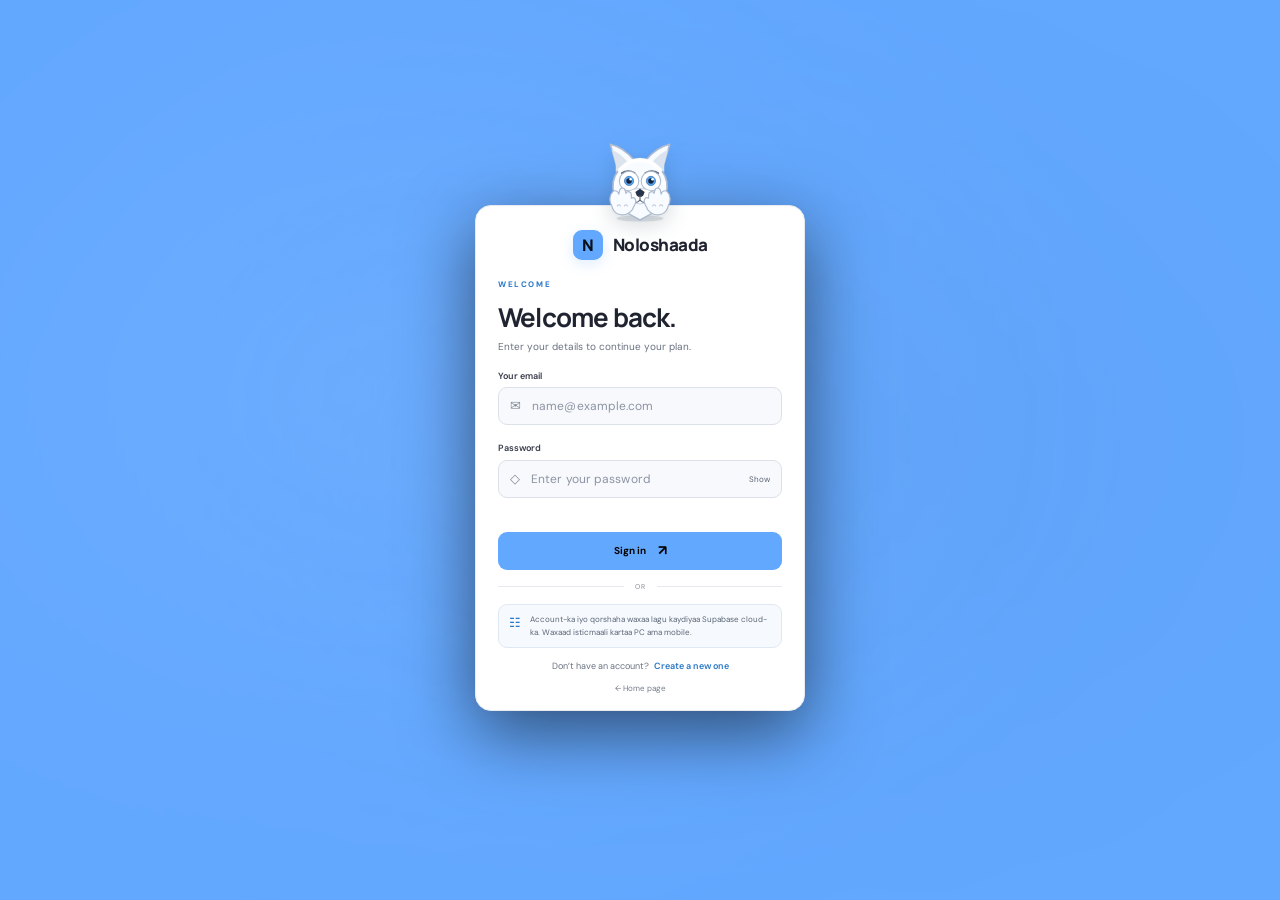
==== commit a43e361d: "Add files via upload" ====
--- a/dashboard.html
+++ b/dashboard.html
@@ -1,5 +1,5 @@
 <!doctype html>
-<html lang="en"><head><meta charset="utf-8"><meta name="viewport" content="width=device-width, initial-scale=1"><meta name="theme-color" content="#000000"><link rel="icon" type="image/svg+xml" href="favicon.svg?v=3"><title>Dashboard — Noloshaada</title><link rel="preconnect" href="https://fonts.googleapis.com"><link rel="preconnect" href="https://fonts.gstatic.com" crossorigin><link href="https://fonts.googleapis.com/css2?family=DM+Sans:wght@400;500;600;700&family=Manrope:wght@400;500;600;700;800&display=swap" rel="stylesheet"><link rel="stylesheet" href="style.css?v=dashboard-nav-audit-v1"></head>
+<html lang="en"><head><meta charset="utf-8"><meta name="viewport" content="width=device-width, initial-scale=1"><meta name="theme-color" content="#000000"><link rel="icon" type="image/svg+xml" href="favicon.svg?v=3"><title>Dashboard — Noloshaada</title><link rel="preconnect" href="https://fonts.googleapis.com"><link rel="preconnect" href="https://fonts.gstatic.com" crossorigin><link href="https://fonts.googleapis.com/css2?family=DM+Sans:wght@400;500;600;700&family=Manrope:wght@400;500;600;700;800&display=swap" rel="stylesheet"><link rel="stylesheet" href="style.css?v=dashboard-nav-audit-v10"></head>
 <body class="app-page"><div class="app-shell"><aside class="sidebar" id="sidebar"><a class="brand" href="dashboard.html"><span class="brand-mark">N</span><span>Noloshaada</span></a><div class="workspace-label">SHAQSI · QORSHAHAAGA</div><nav class="side-nav" aria-label="Navigation"><button class="nav-item active" data-view="overview"><span>◫</span> Guudmar</button><div class="nav-caption">QORSHEE</div><button class="nav-item" data-view="daily"><span>☷</span> Qorshaha maanta</button><button class="nav-item" data-view="tasks"><span>✓</span> To-Do List</button><button class="nav-item" data-view="weekly"><span>▦</span> Toddobaadka</button><button class="nav-item" data-view="monthly"><span>▤</span> Bisha</button><button class="nav-item" data-view="time"><span>◷</span> Waqtiga & diiradda</button><div class="nav-caption">KOBAC</div><button class="nav-item" data-view="study"><span>⌑</span> Waxbarasho</button><button class="nav-item" data-view="habits"><span>✳</span> Caadooyinka</button><button class="nav-item" data-view="goals"><span>◎</span> Yoolal & qoraal</button><button class="nav-item" data-view="consistency"><span>&#8635;</span> Joogtayn</button><div class="nav-caption">FALANQAYN</div><button class="nav-item" data-view="analytics"><span>▥</span> Horumarka</button><button class="nav-item" data-view="settings"><span>⚙</span> Dejinta</button><div class="sidebar-tip"><span>✦</span><p><b>Fikir yar</b><br>Joogteyntu waxay ka muhiimsan tahay degdegga.</p></div></nav><div class="sidebar-bottom"><button class="profile-mini" id="profile-button"><span class="profile-avatar" id="sidebar-avatar">A</span><span><b id="sidebar-name">Saaxiib</b><small>Qorshahaaga</small></span><i>···</i></button></div></aside>
 <div class="main-column"><header class="topbar"><button class="mobile-menu" id="menu-toggle" aria-label="Fur menu">☰</button><div class="breadcrumb"><span>Noloshaada</span><i>/</i><b id="crumb-label">Guudmar</b></div><div class="top-actions"><div class="live-date"><span class="live-indicator"></span><span id="top-date">—</span></div><button class="icon-button" id="theme-toggle" title="Beddel muuqaalka">☼</button><button class="top-avatar" id="top-avatar">A</button></div></header><main class="content" id="app-content"></main><footer class="app-footer"><span>NOLOSHAADA <i>·</i> QORSHEE SI DEGGAN</span><span id="storage-status">Xogta account-kaaga waa la kaydiyaa</span></footer></div></div>
-<div class="modal-backdrop" id="modal-backdrop" hidden><section class="modal" role="dialog" aria-modal="true" aria-labelledby="modal-title"><div class="modal-head"><div><span class="section-kicker">QORSHAHAAGA</span><h2 id="modal-title">Hawl cusub</h2></div><button class="icon-button" id="modal-close" aria-label="Xir">×</button></div><form id="task-form"><input type="hidden" id="task-id"><label for="task-title">Magaca hawsha</label><input class="field" id="task-title" required maxlength="90" placeholder="Maxaad qabanaysaa?"><div class="form-grid"><div><label for="task-date">Taariikhda</label><input class="field" id="task-date" type="date" required></div><div><label for="task-priority">Mudnaanta</label><select class="field" id="task-priority"><option value="medium">Dhexdhexaad</option><option value="high">Sare</option><option value="low">Hoose</option></select></div><div><label for="task-start">Bilowga</label><input class="field" id="task-start" type="time"></div><div><label for="task-end">Dhammaadka</label><input class="field" id="task-end" type="time"></div><div><label for="task-category">Qaybta</label><input class="field" id="task-category" maxlength="30" placeholder="Qaybta (ikhtiyaari)"></div><div><label for="task-notes">Qoraal (ikhtiyaari)</label><input class="field" id="task-notes" maxlength="180" placeholder="Faahfaahin kooban"></div></div><div class="modal-actions"><button type="button" class="button button-quiet" id="modal-cancel">Ka noqo</button><button type="submit" class="button button-primary">Kaydi hawsha <span>↗</span></button></div></form></section></div><div class="toast-region" id="toast-region" aria-live="polite"></div><input type="file" id="import-file" accept="application/json,.json" hidden><script src="supabase-config.js"></script><script src="supabase-cloud.js"></script><script src="storage.js?v=dashboard-no-mail-v1"></script><script src="i18n.js?v=dashboard-english-ui-v1"></script><script src="script.js?v=dashboard-theme-controls-v2"></script></body></html>
+<div class="modal-backdrop" id="modal-backdrop" hidden><section class="modal" role="dialog" aria-modal="true" aria-labelledby="modal-title"><div class="modal-head"><div><span class="section-kicker">QORSHAHAAGA</span><h2 id="modal-title">Hawl cusub</h2></div><button class="icon-button" id="modal-close" aria-label="Xir">×</button></div><form id="task-form"><input type="hidden" id="task-id"><label for="task-title">Magaca hawsha</label><input class="field" id="task-title" required maxlength="90" placeholder="Maxaad qabanaysaa?"><div class="form-grid"><div><label for="task-date">Taariikhda</label><input class="field" id="task-date" type="date" required></div><div><label for="task-priority">Mudnaanta</label><select class="field" id="task-priority"><option value="medium">Dhexdhexaad</option><option value="high">Sare</option><option value="low">Hoose</option></select></div><div><label for="task-start">Bilowga</label><input class="field" id="task-start" type="time"></div><div><label for="task-end">Dhammaadka</label><input class="field" id="task-end" type="time"></div><div><label for="task-category">Qaybta</label><input class="field" id="task-category" maxlength="30" placeholder="Qaybta (ikhtiyaari)"></div><div><label for="task-notes">Qoraal (ikhtiyaari)</label><input class="field" id="task-notes" maxlength="180" placeholder="Faahfaahin kooban"></div></div><div class="modal-actions"><button type="button" class="button button-quiet" id="modal-cancel">Ka noqo</button><button type="submit" class="button button-primary">Kaydi hawsha <span>↗</span></button></div></form></section></div><div class="toast-region" id="toast-region" aria-live="polite"></div><input type="file" id="import-file" accept="application/json,.json" hidden><script src="supabase-config.js"></script><script src="supabase-cloud.js?v=cloud-conflict-safe-v1"></script><script src="storage.js?v=consistency-preserve-v1"></script><script src="i18n.js?v=sticky-active-v8"></script><script src="script.js?v=consistency-migrate-v1"></script></body></html>
--- a/style.css
+++ b/style.css
@@ -469,6 +469,44 @@
 .app-page[data-active-view="time"] #app-content .time-layout>.grid>.card :is(h2,p,b,small,span,button){color:#fff!important}
 .app-page[data-active-view="time"] #app-content .time-layout>.grid>.card .button-quiet{background:#000!important;border-color:#3a3a3a!important}
 
+/* Habit history uses a clear, compact two-way date navigator. */
+.habit-history-nav{display:grid;grid-template-columns:minmax(76px,1fr) auto minmax(76px,1fr);align-items:center;gap:10px;margin:0 0 14px;padding:9px 11px;border:1px solid var(--line);border-radius:13px;background:var(--panel)}
+.habit-history-nav .date-pill{justify-self:center;white-space:nowrap;text-align:center}
+.habit-history-nav .button{min-height:34px;gap:7px;border-radius:9px}
+.habit-history-nav .button:first-child{justify-self:start}
+.habit-history-nav .button:last-child{justify-self:end}
+.habit-history-nav .button:disabled{opacity:.45;cursor:not-allowed;transform:none}
+.habit-day-before{border-color:transparent;background:transparent;color:var(--dim);cursor:default;pointer-events:none}
+@media(max-width:420px){.habit-history-nav{grid-template-columns:minmax(67px,1fr) auto minmax(67px,1fr);gap:5px;padding:8px}.habit-history-nav .button{padding:7px 8px;font-size:11px}.habit-history-nav .date-pill{padding:7px 8px;font-size:8px}}
+
+/* Habit history buttons keep their compact size and use the section accent. */
+.app-page[data-active-view="habits"] #app-content .habit-history-nav .button,
+.app-page[data-active-view="habits"] #app-content .habit-history-nav .button:hover{background:var(--accent)!important;background-image:none!important;border-color:var(--accent)!important;color:#172111!important}
+
+/* Dark mode keeps all three focus cards white with dark card text. */
+.app-page:not(.light-theme)[data-active-view="time"] #app-content .time-layout>.grid>.card{background:#fff!important;background-image:none!important;border-color:#dfe3e9!important;color:#17191d!important;--text:#17191d;--muted:#606975;--dim:#78818c;--line:#d8dde5;--line-soft:#e7eaf0;--panel:#fff;--panel-2:#f5f7fa}
+.app-page:not(.light-theme)[data-active-view="time"] #app-content .time-layout>.grid>.card :is(.card-title h2,.card-title p,.stat-number,.stat-number span,.stat-note,.empty-state,.empty-state b){color:#17191d!important}
+
+/* The study shortcut reverses its colors with the selected theme. */
+.app-page[data-active-view="study"] #app-content .study-focus-link,
+.app-page[data-active-view="study"] #app-content .study-focus-link:hover{background:#000!important;background-image:none!important;border-color:#000!important;color:#fff!important}
+.app-page.light-theme[data-active-view="study"] #app-content .study-focus-link,
+.app-page.light-theme[data-active-view="study"] #app-content .study-focus-link:hover{background:#fff!important;background-image:none!important;border-color:#dfe3e9!important;color:#17191d!important}
+
+/* Keep long habit names contained in the card header. */
+.habit-card .habit-top>.subject-top{flex:1;min-width:0}
+.habit-name-row{display:flex;align-items:center;flex-wrap:wrap;gap:7px;min-width:0}
+.habit-name-row h3{overflow-wrap:anywhere}
+.habit-card-actions{display:flex;align-items:center;gap:3px;flex:none}
+.app-page[data-active-view="habits"] #app-content .habit-card{border-color:#92d66d55!important;box-shadow:0 6px 20px #92d66d10}
+.app-page[data-active-view="habits"] #app-content .habit-icon{background:#92d66d1b!important;color:#54853b!important}
+.app-page.light-theme[data-active-view="habits"] #app-content .habit-icon{background:#92d66d24!important;color:#b4e797!important}
+.app-page[data-active-view="habits"] #app-content .habit-day.done{background:#92d66d24!important;border-color:#92d66d70!important;color:#376522!important}
+.app-page.light-theme[data-active-view="habits"] #app-content .habit-day.done{color:#b4e797!important}
+.app-page[data-active-view="habits"] #app-content .habit-day.today{border-color:#92d66d!important}
+.app-page[data-active-view="habits"] #app-content .habit-icon-select{min-width:150px;border-color:#92d66d85!important;box-shadow:0 0 0 2px #92d66d12}
+.app-page[data-active-view="habits"] #app-content .habit-icon-select:focus{outline-color:#92d66d}
+
 /* Settings action buttons use clear theme-aware contrast. */
 .app-page[data-active-view="settings"] #app-content .settings-grid .settings-actions .button,
 .app-page[data-active-view="settings"] #app-content .settings-grid .setting-row > .button,
